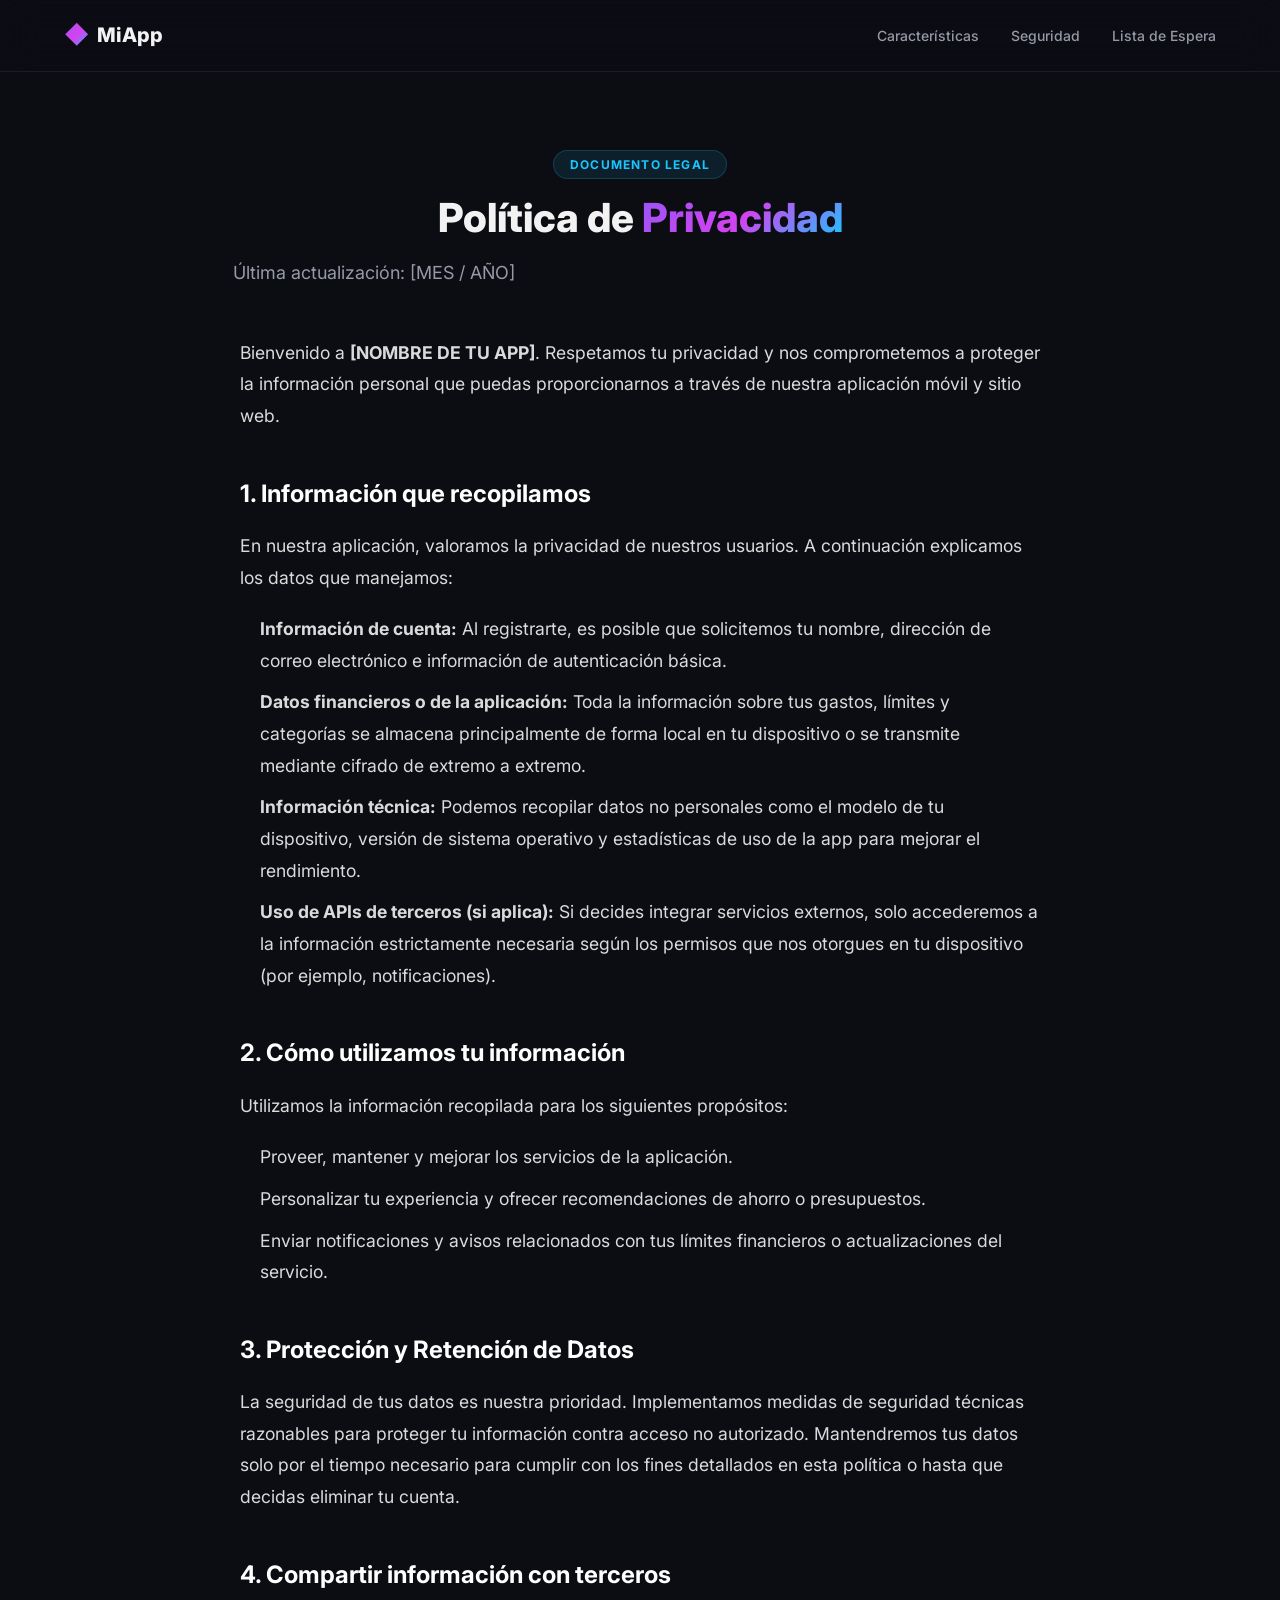
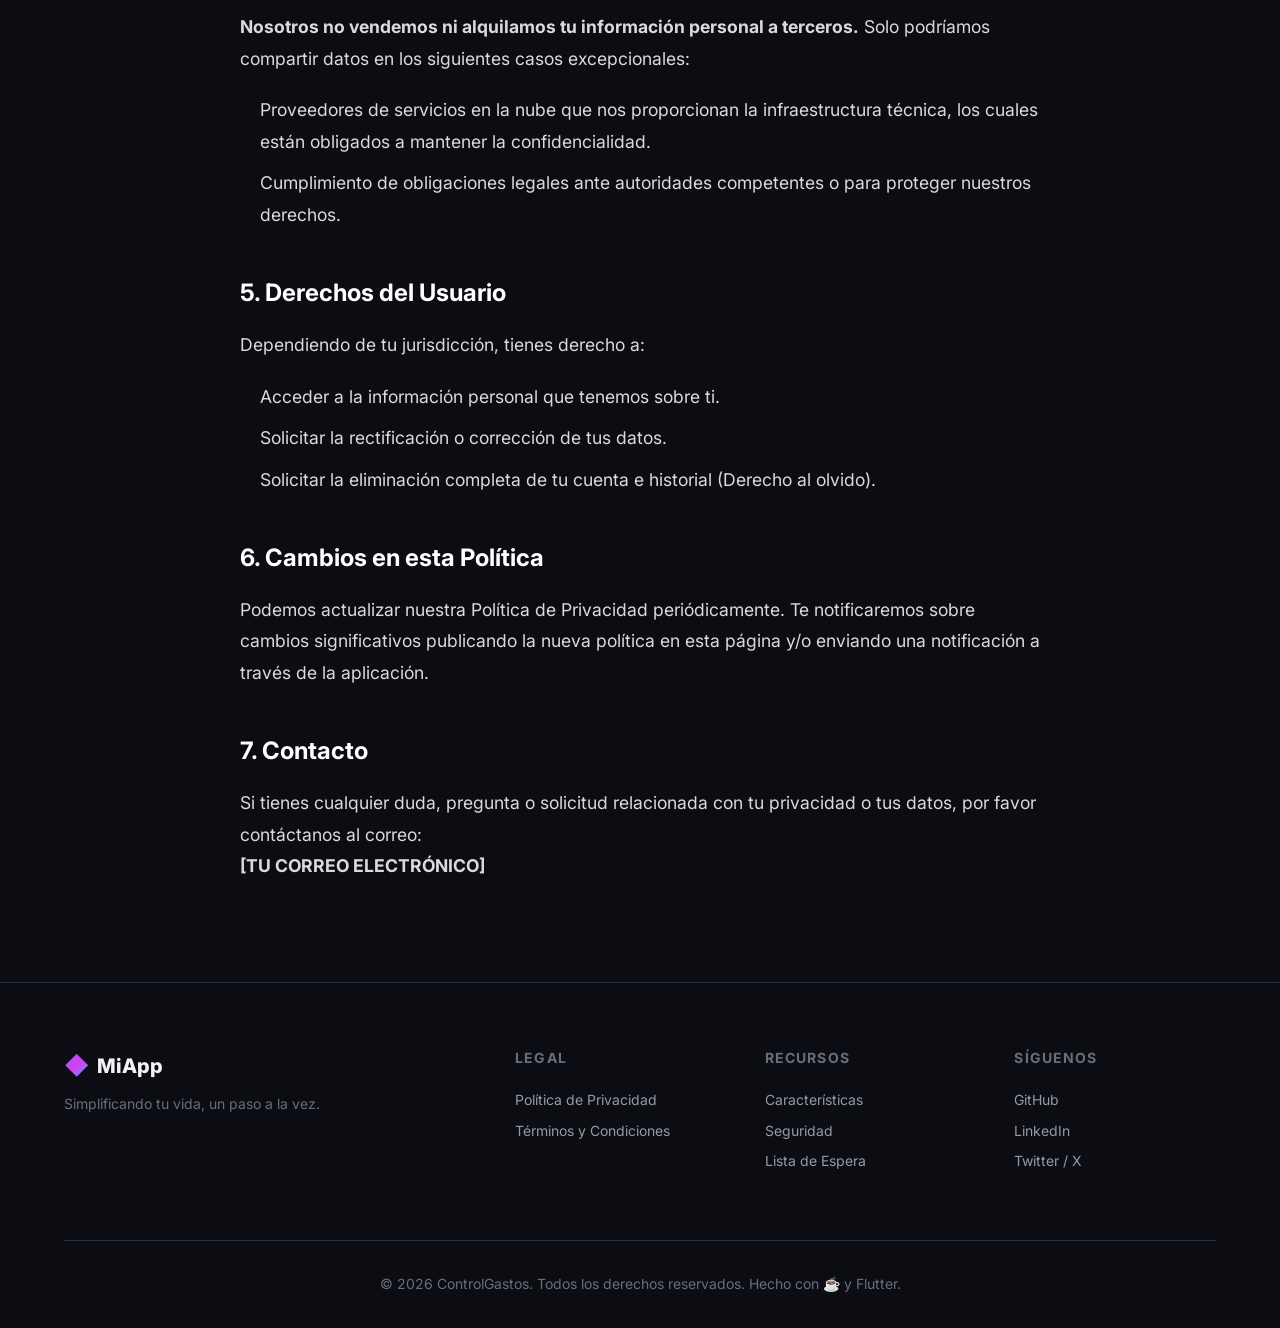
==== privacy.html @ 5dad55a8 "Initial commit" ====
<!DOCTYPE html>
<html lang="es" dir="ltr">

<head>
  <meta charset="UTF-8">
  <meta name="viewport" content="width=device-width, initial-scale=1.0">

  <title>Política de Privacidad — Mi App</title>
  <meta name="description" content="Política de privacidad de Mi App.">
  <meta name="robots" content="noindex, follow">

  <link rel="preconnect" href="https://fonts.googleapis.com">
  <link rel="preconnect" href="https://fonts.gstatic.com" crossorigin>
  <link href="https://fonts.googleapis.com/css2?family=Inter:wght@400;500;600;700;800&display=swap" rel="stylesheet">
  <link rel="stylesheet" href="styles.css">

  <link rel="icon" href="assets/img/favicon.ico" type="image/x-icon">
  
  <style>
    .legal-section {
      padding: 150px 20px 80px;
      text-align: center;
    }
    .legal-content {
      max-width: 800px;
      margin: 40px auto 0;
      text-align: left;
      color: rgba(255, 255, 255, 0.85); /* Asumiendo tema oscuro */
      font-size: 1.1rem;
      line-height: 1.8;
    }
    .legal-content h2 {
      color: white;
      margin-top: 40px;
      margin-bottom: 15px;
      font-size: 1.5rem;
    }
    .legal-content p {
      margin-bottom: 20px;
    }
    .legal-content ul {
      margin-bottom: 20px;
      padding-left: 20px;
    }
    .legal-content li {
      margin-bottom: 10px;
    }
    html { scroll-behavior: smooth; }
  </style>
</head>

<body>
  <!-- HEADER -->
  <header class="site-header" id="site-header">
    <nav class="nav-container" aria-label="Navegación principal">
      <a href="index.html" class="logo" id="logo-link" aria-label="Ir al inicio">
        <span class="logo-icon" aria-hidden="true">◆</span>
        <span class="logo-text">MiApp</span>
      </a>
      <button class="nav-toggle" id="nav-toggle" aria-label="Abrir menú de navegación" aria-expanded="false" aria-controls="nav-menu">
        <span class="hamburger-line" aria-hidden="true"></span>
        <span class="hamburger-line" aria-hidden="true"></span>
        <span class="hamburger-line" aria-hidden="true"></span>
      </button>
      <ul class="nav-menu" id="nav-menu" role="list">
        <li><a href="index.html#features" class="nav-link">Características</a></li>
        <li><a href="index.html#security" class="nav-link">Seguridad</a></li>
        <li><a href="index.html#waitlist" class="nav-link">Lista de Espera</a></li>
      </ul>
    </nav>
  </header>

  <main id="main-content">
    <section class="legal-section">
      <div class="section-container">
        <span class="section-tag" style="display:inline-block; margin-bottom: 1rem;">Documento Legal</span>
        <h1 class="section-title">Política de <span class="gradient-text">Privacidad</span></h1>
        <p class="section-subtitle">Última actualización: [MES / AÑO]</p>

        <div class="legal-content">
          <p>Bienvenido a <strong>[NOMBRE DE TU APP]</strong>. Respetamos tu privacidad y nos comprometemos a proteger la información personal que puedas proporcionarnos a través de nuestra aplicación móvil y sitio web.</p>
          
          <h2>1. Información que recopilamos</h2>
          <p>En nuestra aplicación, valoramos la privacidad de nuestros usuarios. A continuación explicamos los datos que manejamos:</p>
          <ul>
            <li><strong>Información de cuenta:</strong> Al registrarte, es posible que solicitemos tu nombre, dirección de correo electrónico e información de autenticación básica.</li>
            <li><strong>Datos financieros o de la aplicación:</strong> Toda la información sobre tus gastos, límites y categorías se almacena principalmente de forma local en tu dispositivo o se transmite mediante cifrado de extremo a extremo.</li>
            <li><strong>Información técnica:</strong> Podemos recopilar datos no personales como el modelo de tu dispositivo, versión de sistema operativo y estadísticas de uso de la app para mejorar el rendimiento.</li>
            <li><strong>Uso de APIs de terceros (si aplica):</strong> Si decides integrar servicios externos, solo accederemos a la información estrictamente necesaria según los permisos que nos otorgues en tu dispositivo (por ejemplo, notificaciones).</li>
          </ul>

          <h2>2. Cómo utilizamos tu información</h2>
          <p>Utilizamos la información recopilada para los siguientes propósitos:</p>
          <ul>
            <li>Proveer, mantener y mejorar los servicios de la aplicación.</li>
            <li>Personalizar tu experiencia y ofrecer recomendaciones de ahorro o presupuestos.</li>
            <li>Enviar notificaciones y avisos relacionados con tus límites financieros o actualizaciones del servicio.</li>
          </ul>

          <h2>3. Protección y Retención de Datos</h2>
          <p>La seguridad de tus datos es nuestra prioridad. Implementamos medidas de seguridad técnicas razonables para proteger tu información contra acceso no autorizado. Mantendremos tus datos solo por el tiempo necesario para cumplir con los fines detallados en esta política o hasta que decidas eliminar tu cuenta.</p>

          <h2>4. Compartir información con terceros</h2>
          <p><strong>Nosotros no vendemos ni alquilamos tu información personal a terceros.</strong> Solo podríamos compartir datos en los siguientes casos excepcionales:</p>
          <ul>
            <li>Proveedores de servicios en la nube que nos proporcionan la infraestructura técnica, los cuales están obligados a mantener la confidencialidad.</li>
            <li>Cumplimiento de obligaciones legales ante autoridades competentes o para proteger nuestros derechos.</li>
          </ul>

          <h2>5. Derechos del Usuario</h2>
          <p>Dependiendo de tu jurisdicción, tienes derecho a:</p>
          <ul>
            <li>Acceder a la información personal que tenemos sobre ti.</li>
            <li>Solicitar la rectificación o corrección de tus datos.</li>
            <li>Solicitar la eliminación completa de tu cuenta e historial (Derecho al olvido).</li>
          </ul>

          <h2>6. Cambios en esta Política</h2>
          <p>Podemos actualizar nuestra Política de Privacidad periódicamente. Te notificaremos sobre cambios significativos publicando la nueva política en esta página y/o enviando una notificación a través de la aplicación.</p>

          <h2>7. Contacto</h2>
          <p>Si tienes cualquier duda, pregunta o solicitud relacionada con tu privacidad o tus datos, por favor contáctanos al correo: <br>
          <strong><a href="mailto:[TU CORREO ELECTRÓNICO]">[TU CORREO ELECTRÓNICO]</a></strong></p>
        </div>
      </div>
    </section>
  </main>

  <!-- FOOTER -->
  <footer class="site-footer" id="site-footer">
    <div class="footer-container">
      <div class="footer-top">
        <div class="footer-brand">
          <a href="index.html" class="logo" aria-label="Ir al inicio">
            <span class="logo-icon" aria-hidden="true">◆</span>
            <span class="logo-text">MiApp</span>
          </a>
          <p class="footer-tagline">Simplificando tu vida, un paso a la vez.</p>
        </div>
        <nav class="footer-links" aria-label="Enlaces legales">
          <h3 class="footer-heading">Legal</h3>
          <ul role="list">
            <li><a href="privacy.html" class="footer-link">Política de Privacidad</a></li>
            <li><a href="terms.html" class="footer-link">Términos y Condiciones</a></li>
          </ul>
        </nav>
        <nav class="footer-links" aria-label="Recursos">
          <h3 class="footer-heading">Recursos</h3>
          <ul role="list">
            <li><a href="index.html#features" class="footer-link">Características</a></li>
            <li><a href="index.html#security" class="footer-link">Seguridad</a></li>
            <li><a href="index.html#waitlist" class="footer-link">Lista de Espera</a></li>
          </ul>
        </nav>
        <nav class="footer-links" aria-label="Redes sociales">
          <h3 class="footer-heading">Síguenos</h3>
          <ul role="list">
            <li><a href="#" class="footer-link" target="_blank">GitHub</a></li>
            <li><a href="#" class="footer-link" target="_blank">LinkedIn</a></li>
            <li><a href="#" class="footer-link" target="_blank">Twitter / X</a></li>
          </ul>
        </nav>
      </div>
      <div class="footer-bottom">
        <p>&copy; 2026 MiApp. Todos los derechos reservados.</p>
      </div>
    </div>
  </footer>

  <script src="app.js" defer></script>
</body>
</html>
---- styles.css ----
/* ============================================
   CSS RESET & ROOT VARIABLES
   ============================================ */

*,
*::before,
*::after {
  margin: 0;
  padding: 0;
  box-sizing: border-box;
}

:root {
  /* === Color Palette — Fintech Dark === */
  --color-bg-primary:    hsl(228, 24%, 6%);
  --color-bg-secondary:  hsl(228, 20%, 10%);
  --color-bg-card:       hsl(228, 18%, 13%);
  --color-bg-card-hover: hsl(228, 18%, 16%);
  --color-surface:       hsl(228, 16%, 18%);

  --color-text-primary:   hsl(0, 0%, 95%);
  --color-text-secondary: hsl(228, 8%, 62%);
  --color-text-muted:     hsl(228, 8%, 45%);

  --color-accent-start: hsl(265, 90%, 65%);   /* Purple */
  --color-accent-mid:   hsl(290, 85%, 60%);   /* Magenta */
  --color-accent-end:   hsl(195, 100%, 55%);  /* Cyan */

  --color-success: hsl(150, 70%, 45%);
  --color-success-bg: hsla(150, 70%, 45%, .1);
  --color-error:   hsl(0, 75%, 60%);
  --color-border:  hsl(228, 14%, 20%);
  --color-gold:    hsl(45, 100%, 55%);

  /* === Gradient === */
  --gradient-accent: linear-gradient(135deg, var(--color-accent-start), var(--color-accent-mid), var(--color-accent-end));
  --gradient-glow:   linear-gradient(135deg, hsla(265, 90%, 65%, .3), hsla(195, 100%, 55%, .3));
  --gradient-card:   linear-gradient(145deg, hsla(265, 90%, 65%, .06), hsla(195, 100%, 55%, .06));

  /* === Typography === */
  --font-family: 'Inter', -apple-system, BlinkMacSystemFont, 'Segoe UI', sans-serif;
  --font-size-xs:   0.75rem;
  --font-size-sm:   0.875rem;
  --font-size-base: 1rem;
  --font-size-lg:   1.125rem;
  --font-size-xl:   1.25rem;
  --font-size-2xl:  1.5rem;
  --font-size-3xl:  2rem;
  --font-size-4xl:  2.5rem;
  --font-size-5xl:  3.25rem;
  --font-size-hero: clamp(2rem, 5vw, 3.75rem);

  /* === Spacing === */
  --space-xs:  0.25rem;
  --space-sm:  0.5rem;
  --space-md:  1rem;
  --space-lg:  1.5rem;
  --space-xl:  2rem;
  --space-2xl: 3rem;
  --space-3xl: 4rem;
  --space-4xl: 6rem;
  --space-section: clamp(4rem, 8vw, 8rem);

  /* === Layout === */
  --max-width: 1200px;
  --header-height: 72px;

  /* === Border Radius === */
  --radius-sm:   0.375rem;
  --radius-md:   0.75rem;
  --radius-lg:   1rem;
  --radius-xl:   1.5rem;
  --radius-full: 9999px;

  /* === Shadows === */
  --shadow-sm:   0 1px 2px hsla(0,0%,0%,.3);
  --shadow-md:   0 4px 12px hsla(0,0%,0%,.4);
  --shadow-lg:   0 8px 32px hsla(0,0%,0%,.5);
  --shadow-glow: 0 0 40px hsla(265, 90%, 65%, .15), 0 0 80px hsla(195, 100%, 55%, .1);

  /* === Transitions === */
  --transition-fast:   150ms cubic-bezier(.4,0,.2,1);
  --transition-base:   250ms cubic-bezier(.4,0,.2,1);
  --transition-slow:   400ms cubic-bezier(.4,0,.2,1);
  --transition-spring: 500ms cubic-bezier(.34,1.56,.64,1);
}


/* ============================================
   BASE STYLES
   ============================================ */

html {
  scroll-behavior: smooth;
  scroll-padding-top: var(--header-height);
  -webkit-text-size-adjust: 100%;
}

body {
  font-family: var(--font-family);
  font-size: var(--font-size-base);
  line-height: 1.6;
  color: var(--color-text-primary);
  background-color: var(--color-bg-primary);
  -webkit-font-smoothing: antialiased;
  -moz-osx-font-smoothing: grayscale;
  overflow-x: hidden;
}

a {
  color: inherit;
  text-decoration: none;
  transition: color var(--transition-fast);
}

a:focus-visible,
button:focus-visible,
input:focus-visible {
  outline: 2px solid var(--color-accent-start);
  outline-offset: 2px;
  border-radius: var(--radius-sm);
}

img {
  max-width: 100%;
  height: auto;
  display: block;
}

ul { list-style: none; }

button {
  cursor: pointer;
  border: none;
  background: none;
  font-family: inherit;
  font-size: inherit;
  color: inherit;
}

details { display: block; }

/* Honeypot anti-bot */
.hp-field {
  position: absolute;
  left: -9999px;
  opacity: 0;
  height: 0;
  overflow: hidden;
  pointer-events: none;
}


/* ============================================
   UTILITY CLASSES
   ============================================ */

.gradient-text {
  background: var(--gradient-accent);
  -webkit-background-clip: text;
  background-clip: text;
  -webkit-text-fill-color: transparent;
}

.section-container {
  max-width: var(--max-width);
  margin: 0 auto;
  padding: 0 var(--space-lg);
}

.section-tag {
  display: inline-block;
  font-size: var(--font-size-xs);
  font-weight: 700;
  letter-spacing: 0.1em;
  text-transform: uppercase;
  color: var(--color-accent-end);
  background: hsla(195, 100%, 55%, .1);
  border: 1px solid hsla(195, 100%, 55%, .2);
  padding: var(--space-xs) var(--space-md);
  border-radius: var(--radius-full);
  margin-bottom: var(--space-lg);
}

.section-title {
  font-size: var(--font-size-3xl);
  font-weight: 800;
  line-height: 1.15;
  margin-bottom: var(--space-md);
}

.section-subtitle {
  font-size: var(--font-size-lg);
  color: var(--color-text-secondary);
  max-width: 620px;
  margin-bottom: var(--space-2xl);
  line-height: 1.75;
}


/* ============================================
   SCROLL REVEAL ANIMATIONS
   ============================================ */

.reveal {
  opacity: 0;
  transform: translateY(30px);
  transition: opacity 0.7s cubic-bezier(.4,0,.2,1),
              transform 0.7s cubic-bezier(.4,0,.2,1);
}

.reveal.is-visible {
  opacity: 1;
  transform: translateY(0);
}

.reveal-delay-1 { transition-delay: 0.1s; }
.reveal-delay-2 { transition-delay: 0.2s; }
.reveal-delay-3 { transition-delay: 0.3s; }
.reveal-delay-4 { transition-delay: 0.4s; }
.reveal-delay-5 { transition-delay: 0.5s; }
.reveal-delay-6 { transition-delay: 0.6s; }


/* ============================================
   HEADER & NAVIGATION
   ============================================ */

.site-header {
  position: fixed;
  top: 0;
  left: 0;
  right: 0;
  z-index: 1000;
  height: var(--header-height);
  background: hsla(228, 24%, 6%, .75);
  backdrop-filter: blur(20px) saturate(180%);
  -webkit-backdrop-filter: blur(20px) saturate(180%);
  border-bottom: 1px solid hsla(228, 14%, 20%, .5);
  transition: background var(--transition-base), box-shadow var(--transition-base);
}

.site-header.scrolled {
  background: hsla(228, 24%, 6%, .92);
  box-shadow: var(--shadow-md);
}

.nav-container {
  max-width: var(--max-width);
  margin: 0 auto;
  padding: 0 var(--space-lg);
  height: 100%;
  display: flex;
  align-items: center;
  justify-content: space-between;
}

/* Logo */
.logo {
  display: flex;
  align-items: center;
  gap: var(--space-sm);
  font-size: var(--font-size-xl);
  font-weight: 800;
  z-index: 1001;
}

.logo-icon {
  font-size: var(--font-size-2xl);
  background: var(--gradient-accent);
  -webkit-background-clip: text;
  background-clip: text;
  -webkit-text-fill-color: transparent;
}

.logo-accent {
  background: var(--gradient-accent);
  -webkit-background-clip: text;
  background-clip: text;
  -webkit-text-fill-color: transparent;
}

/* Hamburger */
.nav-toggle {
  display: flex;
  flex-direction: column;
  gap: 5px;
  z-index: 1001;
  padding: var(--space-sm);
}

.hamburger-line {
  display: block;
  width: 24px;
  height: 2px;
  background: var(--color-text-primary);
  border-radius: var(--radius-full);
  transition: transform var(--transition-base), opacity var(--transition-fast);
}

.nav-toggle.active .hamburger-line:nth-child(1) {
  transform: translateY(7px) rotate(45deg);
}
.nav-toggle.active .hamburger-line:nth-child(2) {
  opacity: 0;
}
.nav-toggle.active .hamburger-line:nth-child(3) {
  transform: translateY(-7px) rotate(-45deg);
}

/* Nav Menu (Mobile Default) */
.nav-menu {
  position: fixed;
  top: 0;
  right: 0;
  width: 100%;
  height: 100dvh;
  background: var(--color-bg-primary);
  display: flex;
  flex-direction: column;
  align-items: center;
  justify-content: center;
  gap: var(--space-xl);
  transform: translateX(100%);
  transition: transform var(--transition-slow);
  z-index: 999;
}

.nav-menu.open {
  transform: translateX(0);
}

.nav-link {
  font-size: var(--font-size-lg);
  font-weight: 500;
  color: var(--color-text-secondary);
  transition: color var(--transition-fast);
  position: relative;
}

.nav-link:hover,
.nav-link:focus,
.nav-link.active {
  color: var(--color-text-primary);
}

.nav-cta {
  background: var(--gradient-accent);
  color: white !important;
  padding: var(--space-sm) var(--space-lg);
  border-radius: var(--radius-full);
  font-weight: 600;
  transition: transform var(--transition-fast), box-shadow var(--transition-fast);
}

.nav-cta:hover {
  transform: translateY(-2px);
  box-shadow: var(--shadow-glow);
}


/* ============================================
   HERO SECTION
   ============================================ */

.hero {
  min-height: 100dvh;
  display: flex;
  align-items: center;
  padding-top: calc(var(--header-height) + var(--space-2xl));
  padding-bottom: var(--space-3xl);
  position: relative;
  overflow: hidden;
}

.hero::before {
  content: '';
  position: absolute;
  top: -30%;
  left: -10%;
  width: 60%;
  height: 80%;
  background: radial-gradient(ellipse, hsla(265, 90%, 65%, .12), transparent 60%);
  pointer-events: none;
  animation: float-ambient 8s ease-in-out infinite alternate;
}

.hero::after {
  content: '';
  position: absolute;
  bottom: -20%;
  right: -15%;
  width: 50%;
  height: 70%;
  background: radial-gradient(ellipse, hsla(195, 100%, 55%, .1), transparent 60%);
  pointer-events: none;
  animation: float-ambient 10s ease-in-out infinite alternate-reverse;
}

@keyframes float-ambient {
  0%   { transform: translate(0, 0); }
  100% { transform: translate(30px, -20px); }
}

.hero-container {
  max-width: var(--max-width);
  margin: 0 auto;
  padding: 0 var(--space-lg);
  display: grid;
  grid-template-columns: 1fr;
  gap: var(--space-3xl);
  align-items: center;
  position: relative;
  z-index: 1;
}

.hero-content {
  text-align: center;
}

.hero-badge {
  display: inline-block;
  font-size: var(--font-size-sm);
  font-weight: 600;
  background: var(--gradient-card);
  border: 1px solid var(--color-border);
  padding: var(--space-xs) var(--space-md);
  border-radius: var(--radius-full);
  margin-bottom: var(--space-lg);
  animation: badge-pulse 3s ease-in-out infinite;
}

@keyframes badge-pulse {
  0%, 100% { box-shadow: 0 0 0 0 hsla(265, 90%, 65%, .2); }
  50%       { box-shadow: 0 0 0 8px hsla(265, 90%, 65%, 0); }
}

.hero-title {
  font-size: var(--font-size-hero);
  font-weight: 800;
  line-height: 1.1;
  letter-spacing: -0.03em;
  margin-bottom: var(--space-lg);
}

.hero-subtitle {
  font-size: var(--font-size-lg);
  color: var(--color-text-secondary);
  max-width: 540px;
  margin: 0 auto var(--space-xl);
  line-height: 1.75;
}

.hero-subtitle strong {
  color: var(--color-text-primary);
}

/* Hero Buttons */
.hero-buttons {
  display: flex;
  flex-wrap: wrap;
  gap: var(--space-md);
  justify-content: center;
  margin-bottom: var(--space-xl);
}

.btn {
  display: inline-flex;
  align-items: center;
  gap: var(--space-sm);
  padding: 0.85rem 1.75rem;
  font-weight: 600;
  font-size: var(--font-size-base);
  border-radius: var(--radius-md);
  transition: transform var(--transition-fast),
              box-shadow var(--transition-fast),
              background var(--transition-fast);
  white-space: nowrap;
}

.btn-primary {
  background: var(--gradient-accent);
  color: #fff;
  box-shadow: 0 4px 20px hsla(265, 90%, 65%, .3);
}

.btn-primary:hover:not(:disabled) {
  transform: translateY(-3px);
  box-shadow: 0 8px 30px hsla(265, 90%, 65%, .45);
}

.btn-secondary {
  background: var(--color-bg-card);
  color: var(--color-text-primary);
  border: 1px solid var(--color-border);
}

.btn-secondary:hover {
  background: var(--color-bg-card-hover);
  transform: translateY(-3px);
  box-shadow: var(--shadow-md);
}

.btn-full {
  width: 100%;
  justify-content: center;
}

/* Store Buttons */
.btn-store-wrapper {
  position: relative;
  display: inline-flex;
  align-items: center;
}

.btn-store {
  gap: var(--space-sm);
}

.btn-store-text {
  display: flex;
  flex-direction: column;
  align-items: flex-start;
}

.btn-store-sub {
  font-size: 0.65rem;
  font-weight: 400;
  opacity: 0.8;
  line-height: 1;
}

.btn-store-main {
  font-size: var(--font-size-base);
  font-weight: 700;
  line-height: 1.2;
}

.btn-coming-soon {
  opacity: 0.55;
  cursor: not-allowed;
}

.coming-soon-badge {
  position: absolute;
  top: -10px;
  right: -10px;
  background: var(--color-gold);
  color: hsl(228, 24%, 6%);
  font-size: 0.6rem;
  font-weight: 800;
  text-transform: uppercase;
  letter-spacing: 0.05em;
  padding: 2px 7px;
  border-radius: var(--radius-full);
  pointer-events: none;
}

/* Hero Indicators */
.hero-indicators {
  display: flex;
  flex-wrap: wrap;
  justify-content: center;
  gap: var(--space-lg);
  margin-top: var(--space-md);
}

.indicator-item {
  display: flex;
  align-items: center;
  gap: var(--space-xs);
  font-size: var(--font-size-sm);
  color: var(--color-text-muted);
}

.indicator-dot {
  width: 8px;
  height: 8px;
  border-radius: var(--radius-full);
  flex-shrink: 0;
  animation: dot-pulse 2s ease-in-out infinite;
}

.indicator-green  { background: var(--color-success); box-shadow: 0 0 6px var(--color-success); }
.indicator-cyan   { background: var(--color-accent-end); box-shadow: 0 0 6px var(--color-accent-end); }
.indicator-purple { background: var(--color-accent-start); box-shadow: 0 0 6px var(--color-accent-start); }

@keyframes dot-pulse {
  0%, 100% { opacity: 1; }
  50%       { opacity: 0.5; }
}

/* Hero Image */
.hero-image {
  display: flex;
  justify-content: center;
  position: relative;
}

.phone-glow {
  position: absolute;
  top: 50%;
  left: 50%;
  transform: translate(-50%, -50%);
  width: 320px;
  height: 420px;
  background: var(--gradient-glow);
  filter: blur(80px);
  border-radius: 50%;
  animation: glow-pulse 4s ease-in-out infinite alternate;
}

@keyframes glow-pulse {
  0%   { opacity: 0.5; transform: translate(-50%, -50%) scale(0.95); }
  100% { opacity: 0.85; transform: translate(-50%, -50%) scale(1.1); }
}

.phone-mockup {
  position: relative;
  z-index: 1;
  max-width: 340px;
  border-radius: var(--radius-xl);
  box-shadow: 0 30px 80px hsla(0,0%,0%,.6), 0 0 0 1px hsla(255,100%,100%,.08);
  animation: float-phone 6s ease-in-out infinite;
}

@keyframes float-phone {
  0%, 100% { transform: translateY(0); }
  50%       { transform: translateY(-15px); }
}


/* ============================================
   EL PROBLEMA SECTION
   ============================================ */

.problema {
  padding: var(--space-section) 0;
  position: relative;
}

.problema::before {
  content: '';
  position: absolute;
  top: 0;
  left: 10%;
  right: 10%;
  height: 1px;
  background: var(--gradient-accent);
  opacity: 0.2;
}

.problema .section-title,
.problema .section-subtitle,
.problema .section-tag {
  text-align: center;
}

.problema .section-tag {
  display: block;
}

.problema .section-subtitle {
  margin: 0 auto var(--space-2xl);
}

.problema-grid {
  display: grid;
  grid-template-columns: 1fr;
  gap: var(--space-lg);
}

.problema-card {
  background: var(--color-bg-card);
  border: 1px solid var(--color-border);
  border-radius: var(--radius-lg);
  padding: var(--space-xl);
  text-align: center;
  transition: transform var(--transition-base), box-shadow var(--transition-base);
  position: relative;
  overflow: hidden;
}

.problema-card::after {
  content: '';
  position: absolute;
  bottom: 0;
  left: 0;
  right: 0;
  height: 3px;
  background: linear-gradient(90deg, hsla(0,75%,60%,.4), hsla(30,90%,60%,.4));
  opacity: 0;
  transition: opacity var(--transition-base);
}

.problema-card:hover {
  transform: translateY(-4px);
  box-shadow: var(--shadow-md);
}

.problema-card:hover::after {
  opacity: 1;
}

.problema-icon {
  font-size: 2.5rem;
  margin-bottom: var(--space-md);
  display: block;
}

.problema-card-title {
  font-size: var(--font-size-xl);
  font-weight: 700;
  margin-bottom: var(--space-sm);
  line-height: 1.3;
}

.problema-card-desc {
  font-size: var(--font-size-sm);
  color: var(--color-text-secondary);
  line-height: 1.75;
}


/* ============================================
   FEATURES SECTION
   ============================================ */

.features {
  padding: var(--space-section) 0;
  background: var(--color-bg-secondary);
  position: relative;
}

.features::before {
  content: '';
  position: absolute;
  top: 0;
  left: 10%;
  right: 10%;
  height: 1px;
  background: var(--gradient-accent);
  opacity: 0.3;
}

.features .section-title,
.features .section-subtitle {
  text-align: center;
}

.features .section-tag {
  display: block;
  text-align: center;
}

.features .section-subtitle {
  margin-left: auto;
  margin-right: auto;
}

.features-grid {
  display: grid;
  grid-template-columns: 1fr;
  gap: var(--space-lg);
}

.feature-card {
  background: var(--color-bg-card);
  border: 1px solid var(--color-border);
  border-radius: var(--radius-lg);
  padding: var(--space-xl);
  transition: transform var(--transition-base),
              box-shadow var(--transition-base),
              border-color var(--transition-base),
              background var(--transition-base);
  position: relative;
  overflow: hidden;
  display: flex;
  flex-direction: column;
}

.feature-card::before {
  content: '';
  position: absolute;
  top: 0;
  left: 0;
  right: 0;
  height: 3px;
  background: var(--gradient-accent);
  transform: scaleX(0);
  transform-origin: left;
  transition: transform var(--transition-slow);
}

.feature-card:hover {
  transform: translateY(-6px);
  box-shadow: var(--shadow-lg), var(--shadow-glow);
  border-color: hsla(265, 90%, 65%, .2);
  background: var(--color-bg-card-hover);
}

.feature-card:hover::before {
  transform: scaleX(1);
}

.feature-icon {
  display: inline-flex;
  align-items: center;
  justify-content: center;
  width: 56px;
  height: 56px;
  border-radius: var(--radius-md);
  background: var(--gradient-card);
  border: 1px solid hsla(265, 90%, 65%, .15);
  color: var(--color-accent-end);
  margin-bottom: var(--space-lg);
  transition: transform var(--transition-spring);
  flex-shrink: 0;
}

.feature-card:hover .feature-icon {
  transform: scale(1.1) rotate(-5deg);
}

.feature-title {
  font-size: var(--font-size-xl);
  font-weight: 700;
  margin-bottom: var(--space-sm);
}

.feature-desc {
  font-size: var(--font-size-sm);
  color: var(--color-text-secondary);
  line-height: 1.75;
  flex: 1;
}

.feature-desc strong {
  color: var(--color-text-primary);
}

.feature-desc em {
  color: var(--color-accent-end);
  font-style: normal;
}

.feature-badge {
  display: inline-block;
  margin-top: var(--space-md);
  font-size: var(--font-size-xs);
  font-weight: 700;
  padding: var(--space-xs) var(--space-sm);
  border-radius: var(--radius-full);
  width: fit-content;
}

.feature-badge-star {
  background: hsla(45, 100%, 55%, .1);
  color: var(--color-gold);
  border: 1px solid hsla(45, 100%, 55%, .25);
}

.feature-badge-green {
  background: var(--color-success-bg);
  color: var(--color-success);
  border: 1px solid hsla(150, 70%, 45%, .25);
}


/* ============================================
   CÓMO FUNCIONA SECTION
   ============================================ */

.como-funciona {
  padding: var(--space-section) 0;
}

.como-funciona .section-title,
.como-funciona .section-subtitle {
  text-align: center;
}

.como-funciona .section-tag {
  display: block;
  text-align: center;
}

.como-funciona .section-subtitle {
  margin: 0 auto var(--space-2xl);
}

.steps-grid {
  display: grid;
  grid-template-columns: 1fr;
  gap: var(--space-lg);
  position: relative;
}

.step-card {
  background: var(--color-bg-card);
  border: 1px solid var(--color-border);
  border-radius: var(--radius-lg);
  padding: var(--space-xl);
  position: relative;
  transition: transform var(--transition-base), box-shadow var(--transition-base);
  overflow: hidden;
}

.step-card:hover {
  transform: translateY(-4px);
  box-shadow: var(--shadow-md);
}

.step-number {
  font-size: 4rem;
  font-weight: 900;
  line-height: 1;
  background: var(--gradient-accent);
  -webkit-background-clip: text;
  background-clip: text;
  -webkit-text-fill-color: transparent;
  opacity: 0.15;
  position: absolute;
  top: var(--space-md);
  right: var(--space-lg);
  pointer-events: none;
  user-select: none;
}

.step-icon {
  display: inline-flex;
  align-items: center;
  justify-content: center;
  width: 52px;
  height: 52px;
  border-radius: var(--radius-md);
  background: var(--gradient-card);
  border: 1px solid hsla(265, 90%, 65%, .15);
  color: var(--color-accent-end);
  margin-bottom: var(--space-md);
  transition: transform var(--transition-spring);
}

.step-card:hover .step-icon {
  transform: scale(1.1);
}

.step-title {
  font-size: var(--font-size-xl);
  font-weight: 700;
  margin-bottom: var(--space-sm);
}

.step-desc {
  font-size: var(--font-size-sm);
  color: var(--color-text-secondary);
  line-height: 1.75;
}

.step-desc strong {
  color: var(--color-text-primary);
}


/* ============================================
   PRIVACIDAD SECTION
   ============================================ */

.privacidad {
  padding: var(--space-section) 0;
  background: var(--color-bg-secondary);
  position: relative;
}

.privacidad::before {
  content: '';
  position: absolute;
  top: 0;
  left: 10%;
  right: 10%;
  height: 1px;
  background: var(--gradient-accent);
  opacity: 0.2;
}

.privacidad-layout {
  display: grid;
  grid-template-columns: 1fr;
  gap: var(--space-3xl);
  align-items: center;
}

/* Privacy Visual */
.privacidad-visual {
  display: flex;
  flex-direction: column;
  align-items: center;
  gap: var(--space-lg);
}

.privacy-icon-wrapper {
  position: relative;
  display: flex;
  align-items: center;
  justify-content: center;
  width: 160px;
  height: 160px;
}

.privacy-main-icon {
  color: var(--color-accent-end);
  filter: drop-shadow(0 0 20px hsla(195, 100%, 55%, .4));
  animation: float-phone 5s ease-in-out infinite;
}

.privacy-glow {
  position: absolute;
  inset: 0;
  background: radial-gradient(circle, hsla(195, 100%, 55%, .15), transparent 70%);
  border-radius: 50%;
  filter: blur(20px);
}

.privacy-stat-chip {
  display: flex;
  align-items: center;
  gap: var(--space-sm);
  background: var(--color-bg-card);
  border: 1px solid var(--color-border);
  border-radius: var(--radius-full);
  padding: var(--space-sm) var(--space-lg);
  font-size: var(--font-size-sm);
  font-weight: 600;
  color: var(--color-text-secondary);
}

/* Privacy Content */
.privacidad-content .section-tag {
  display: inline-block;
}

.privacidad-list {
  display: flex;
  flex-direction: column;
  gap: var(--space-lg);
}

.privacidad-item {
  display: flex;
  align-items: flex-start;
  gap: var(--space-md);
  padding: var(--space-lg);
  background: var(--color-bg-card);
  border: 1px solid var(--color-border);
  border-radius: var(--radius-md);
  transition: border-color var(--transition-base), box-shadow var(--transition-base);
}

.privacidad-item:hover {
  border-color: hsla(150, 70%, 45%, .3);
  box-shadow: 0 0 20px hsla(150, 70%, 45%, .08);
}

.privacidad-check {
  flex-shrink: 0;
  display: inline-flex;
  align-items: center;
  justify-content: center;
  width: 32px;
  height: 32px;
  background: var(--color-success-bg);
  color: var(--color-success);
  border-radius: var(--radius-full);
  font-weight: 700;
  font-size: var(--font-size-sm);
  margin-top: 2px;
}

.privacidad-item strong {
  display: block;
  margin-bottom: var(--space-xs);
  font-size: var(--font-size-base);
  color: var(--color-text-primary);
}

.privacidad-item p {
  font-size: var(--font-size-sm);
  color: var(--color-text-secondary);
}


/* ============================================
   BETA / CTA SECTION
   ============================================ */

.beta {
  padding: var(--space-section) 0;
  position: relative;
}

.beta-card {
  max-width: 580px;
  margin: 0 auto;
  text-align: center;
  background: var(--color-bg-card);
  border: 1px solid var(--color-border);
  border-radius: var(--radius-xl);
  padding: var(--space-3xl) var(--space-xl);
  box-shadow: var(--shadow-lg);
  position: relative;
  overflow: hidden;
}

.beta-card::before {
  content: '';
  position: absolute;
  top: -60px;
  right: -60px;
  width: 200px;
  height: 200px;
  background: radial-gradient(circle, hsla(265, 90%, 65%, .12), transparent 70%);
  pointer-events: none;
}

.beta-card::after {
  content: '';
  position: absolute;
  bottom: -60px;
  left: -60px;
  width: 200px;
  height: 200px;
  background: radial-gradient(circle, hsla(195, 100%, 55%, .1), transparent 70%);
  pointer-events: none;
}

.beta-card .section-tag,
.beta-card .section-title,
.beta-card .section-subtitle {
  position: relative;
  z-index: 1;
}

.beta-card .section-subtitle {
  margin-left: auto;
  margin-right: auto;
}

/* Form */
.beta-form {
  position: relative;
  z-index: 1;
  display: flex;
  flex-direction: column;
  gap: var(--space-lg);
  text-align: left;
}

.form-group {
  display: flex;
  flex-direction: column;
  gap: var(--space-xs);
}

.form-label {
  font-size: var(--font-size-sm);
  font-weight: 600;
  color: var(--color-text-secondary);
}

.form-input {
  width: 100%;
  padding: 0.85rem 1rem;
  font-family: var(--font-family);
  font-size: var(--font-size-base);
  color: var(--color-text-primary);
  background: var(--color-bg-primary);
  border: 1px solid var(--color-border);
  border-radius: var(--radius-md);
  transition: border-color var(--transition-fast), box-shadow var(--transition-fast);
}

.form-input::placeholder {
  color: var(--color-text-muted);
}

.form-input:focus {
  border-color: var(--color-accent-start);
  box-shadow: 0 0 0 3px hsla(265, 90%, 65%, .15);
  outline: none;
}

.form-input.input-error {
  border-color: var(--color-error);
  box-shadow: 0 0 0 3px hsla(0, 75%, 60%, .15);
}

.form-input.input-success {
  border-color: var(--color-success);
}

.form-error {
  font-size: var(--font-size-xs);
  color: var(--color-error);
  min-height: 1rem;
}

.form-consent {
  flex-direction: row;
  flex-wrap: wrap;
  align-items: flex-start;
  gap: var(--space-sm);
}

.form-consent input[type="checkbox"] {
  margin-top: 3px;
  accent-color: var(--color-accent-start);
  width: 18px;
  height: 18px;
  flex-shrink: 0;
}

.consent-label {
  font-size: var(--font-size-sm);
  color: var(--color-text-secondary);
  flex: 1;
}

.consent-label a {
  color: var(--color-accent-end);
  text-decoration: underline;
  text-underline-offset: 2px;
}

.consent-label a:hover {
  color: var(--color-text-primary);
}

#consent-error {
  width: 100%;
}

/* Submit Button Loading State */
.btn-text { display: inline; }
.btn-loader {
  display: none;
  width: 20px;
  height: 20px;
  border: 2px solid hsla(0,0%,100%,.3);
  border-top-color: #fff;
  border-radius: 50%;
  animation: spin .7s linear infinite;
}

@keyframes spin {
  to { transform: rotate(360deg); }
}

.btn.is-loading .btn-text { display: none; }
.btn.is-loading .btn-loader { display: inline-block; }
.btn.is-loading { pointer-events: none; opacity: .7; }

/* Success Message */
.form-success {
  position: relative;
  z-index: 1;
  padding: var(--space-xl);
  text-align: center;
}

.success-icon {
  font-size: 3rem;
  display: block;
  margin-bottom: var(--space-md);
}

.success-title {
  font-size: var(--font-size-xl);
  font-weight: 700;
  margin-bottom: var(--space-sm);
  color: var(--color-success);
}

.success-text {
  color: var(--color-text-secondary);
  font-size: var(--font-size-sm);
}

/* Guarantees below form */
.beta-guarantees {
  display: flex;
  flex-wrap: wrap;
  justify-content: center;
  gap: var(--space-lg);
  margin-top: var(--space-lg);
  position: relative;
  z-index: 1;
}

.guarantee-item {
  font-size: var(--font-size-xs);
  color: var(--color-text-muted);
  font-weight: 500;
}


/* ============================================
   FAQ SECTION
   ============================================ */

.faq {
  padding: var(--space-section) 0;
  background: var(--color-bg-secondary);
  position: relative;
}

.faq::before {
  content: '';
  position: absolute;
  top: 0;
  left: 10%;
  right: 10%;
  height: 1px;
  background: var(--gradient-accent);
  opacity: 0.2;
}

.faq .section-title,
.faq .section-tag {
  text-align: center;
}

.faq .section-tag {
  display: block;
}

.faq-list {
  max-width: 760px;
  margin: 0 auto;
  display: flex;
  flex-direction: column;
  gap: var(--space-md);
}

.faq-item {
  background: var(--color-bg-card);
  border: 1px solid var(--color-border);
  border-radius: var(--radius-lg);
  overflow: hidden;
  transition: border-color var(--transition-base);
}

.faq-item[open] {
  border-color: hsla(265, 90%, 65%, .3);
}

.faq-question {
  display: flex;
  align-items: center;
  justify-content: space-between;
  padding: var(--space-lg) var(--space-xl);
  font-size: var(--font-size-base);
  font-weight: 600;
  cursor: pointer;
  list-style: none;
  transition: color var(--transition-fast);
  gap: var(--space-md);
}

.faq-question::-webkit-details-marker {
  display: none;
}

.faq-question::after {
  content: '+';
  font-size: var(--font-size-xl);
  font-weight: 300;
  color: var(--color-accent-end);
  flex-shrink: 0;
  transition: transform var(--transition-base);
}

details[open] .faq-question::after {
  transform: rotate(45deg);
}

.faq-question:hover {
  color: var(--color-accent-end);
}

.faq-answer {
  padding: 0 var(--space-xl) var(--space-lg);
}

.faq-answer p {
  font-size: var(--font-size-sm);
  color: var(--color-text-secondary);
  line-height: 1.8;
}

.faq-answer p strong {
  color: var(--color-text-primary);
}


/* ============================================
   FOOTER
   ============================================ */

.site-footer {
  padding: var(--space-3xl) 0 var(--space-xl);
  border-top: 1px solid var(--color-border);
}

.footer-container {
  max-width: var(--max-width);
  margin: 0 auto;
  padding: 0 var(--space-lg);
}

.footer-top {
  display: grid;
  grid-template-columns: 1fr;
  gap: var(--space-2xl);
  margin-bottom: var(--space-3xl);
}

.footer-tagline {
  color: var(--color-text-muted);
  font-size: var(--font-size-sm);
  margin-top: var(--space-sm);
  line-height: 1.6;
}

.footer-heading {
  font-size: var(--font-size-sm);
  font-weight: 700;
  text-transform: uppercase;
  letter-spacing: 0.08em;
  color: var(--color-text-muted);
  margin-bottom: var(--space-md);
}

.footer-link {
  display: block;
  padding: var(--space-xs) 0;
  font-size: var(--font-size-sm);
  color: var(--color-text-secondary);
  transition: color var(--transition-fast), transform var(--transition-fast);
}

.footer-link:hover {
  color: var(--color-text-primary);
  transform: translateX(4px);
}

.footer-tech-tag {
  display: inline-block;
  font-size: var(--font-size-xs);
  color: var(--color-accent-end);
  background: hsla(195, 100%, 55%, .08);
  border: 1px solid hsla(195, 100%, 55%, .15);
  border-radius: var(--radius-full);
  padding: 2px var(--space-sm);
  margin: var(--space-xs) 0;
}

.footer-bottom {
  border-top: 1px solid var(--color-border);
  padding-top: var(--space-xl);
  text-align: center;
  font-size: var(--font-size-sm);
  color: var(--color-text-muted);
}


/* ============================================
   RESPONSIVE BREAKPOINTS
   ============================================ */

/* ---- Tablet (640px+) ---- */
@media (min-width: 640px) {
  .features-grid {
    grid-template-columns: repeat(2, 1fr);
  }

  .problema-grid {
    grid-template-columns: repeat(3, 1fr);
  }

  .steps-grid {
    grid-template-columns: repeat(3, 1fr);
  }

  .footer-top {
    grid-template-columns: 2fr 1fr 1fr 1fr;
  }
}

/* ---- Desktop (900px+) ---- */
@media (min-width: 900px) {
  /* Nav: show desktop links, hide hamburger */
  .nav-toggle {
    display: none;
  }

  .nav-menu {
    position: static;
    width: auto;
    height: auto;
    background: transparent;
    flex-direction: row;
    transform: none;
    gap: var(--space-xl);
  }

  .nav-link {
    font-size: var(--font-size-sm);
  }

  .nav-link::after {
    content: '';
    position: absolute;
    bottom: -4px;
    left: 0;
    width: 0;
    height: 2px;
    background: var(--gradient-accent);
    transition: width var(--transition-base);
    border-radius: var(--radius-full);
  }

  .nav-link:hover::after,
  .nav-link.active::after {
    width: 100%;
  }

  .nav-cta::after { display: none; }

  /* Hero: side-by-side */
  .hero-container {
    grid-template-columns: 1fr 1fr;
    text-align: left;
  }

  .hero-content {
    text-align: left;
  }

  .hero-subtitle {
    margin-left: 0;
  }

  .hero-buttons {
    justify-content: flex-start;
  }

  .hero-indicators {
    justify-content: flex-start;
  }

  /* Features: 3 columns */
  .features-grid {
    grid-template-columns: repeat(3, 1fr);
  }

  /* Steps: 3 columns inline */
  .steps-grid {
    grid-template-columns: repeat(3, 1fr);
    gap: var(--space-xl);
  }

  /* Privacy: side-by-side */
  .privacidad-layout {
    grid-template-columns: 1fr 1.3fr;
  }

  /* Beta card wider padding */
  .beta-card {
    padding: var(--space-4xl) var(--space-3xl);
  }
}

/* ---- Large Desktop (1200px+) ---- */
@media (min-width: 1200px) {
  .section-title {
    font-size: var(--font-size-4xl);
  }

  .phone-mockup {
    max-width: 400px;
  }
}
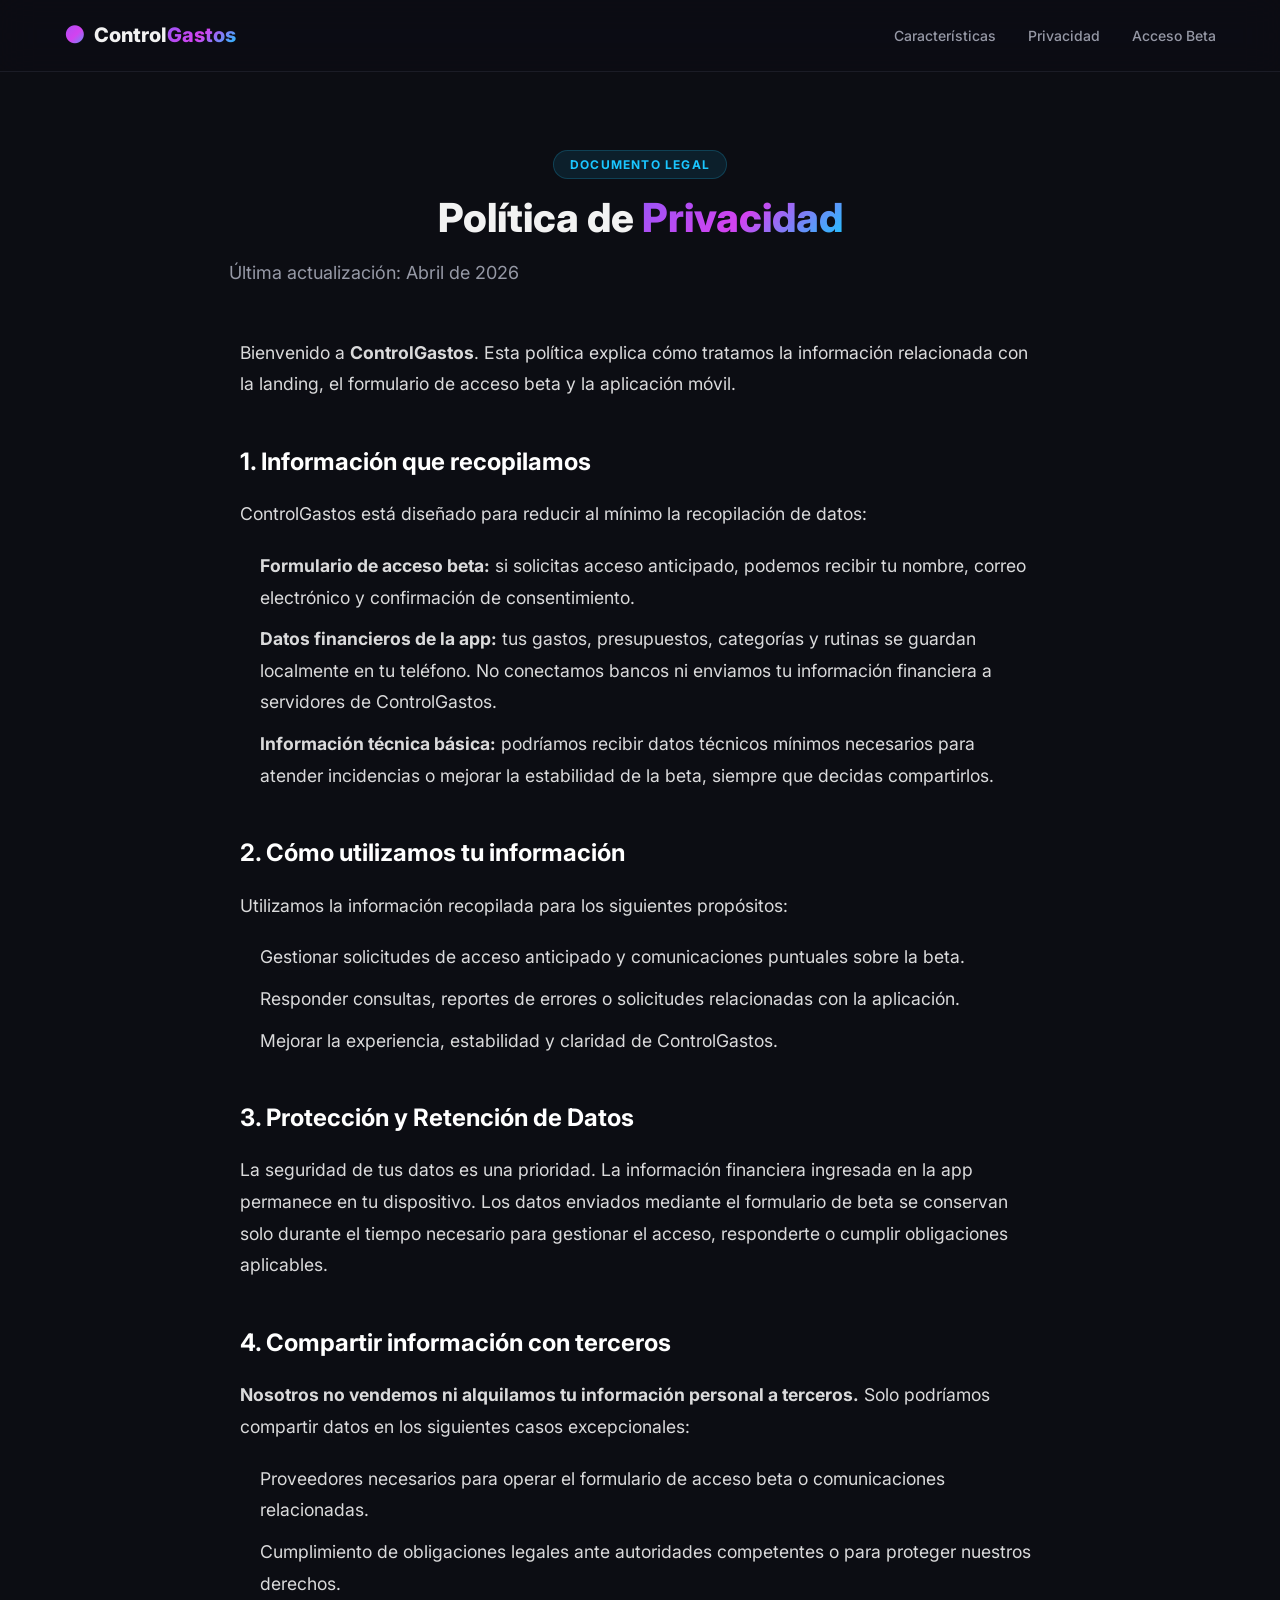
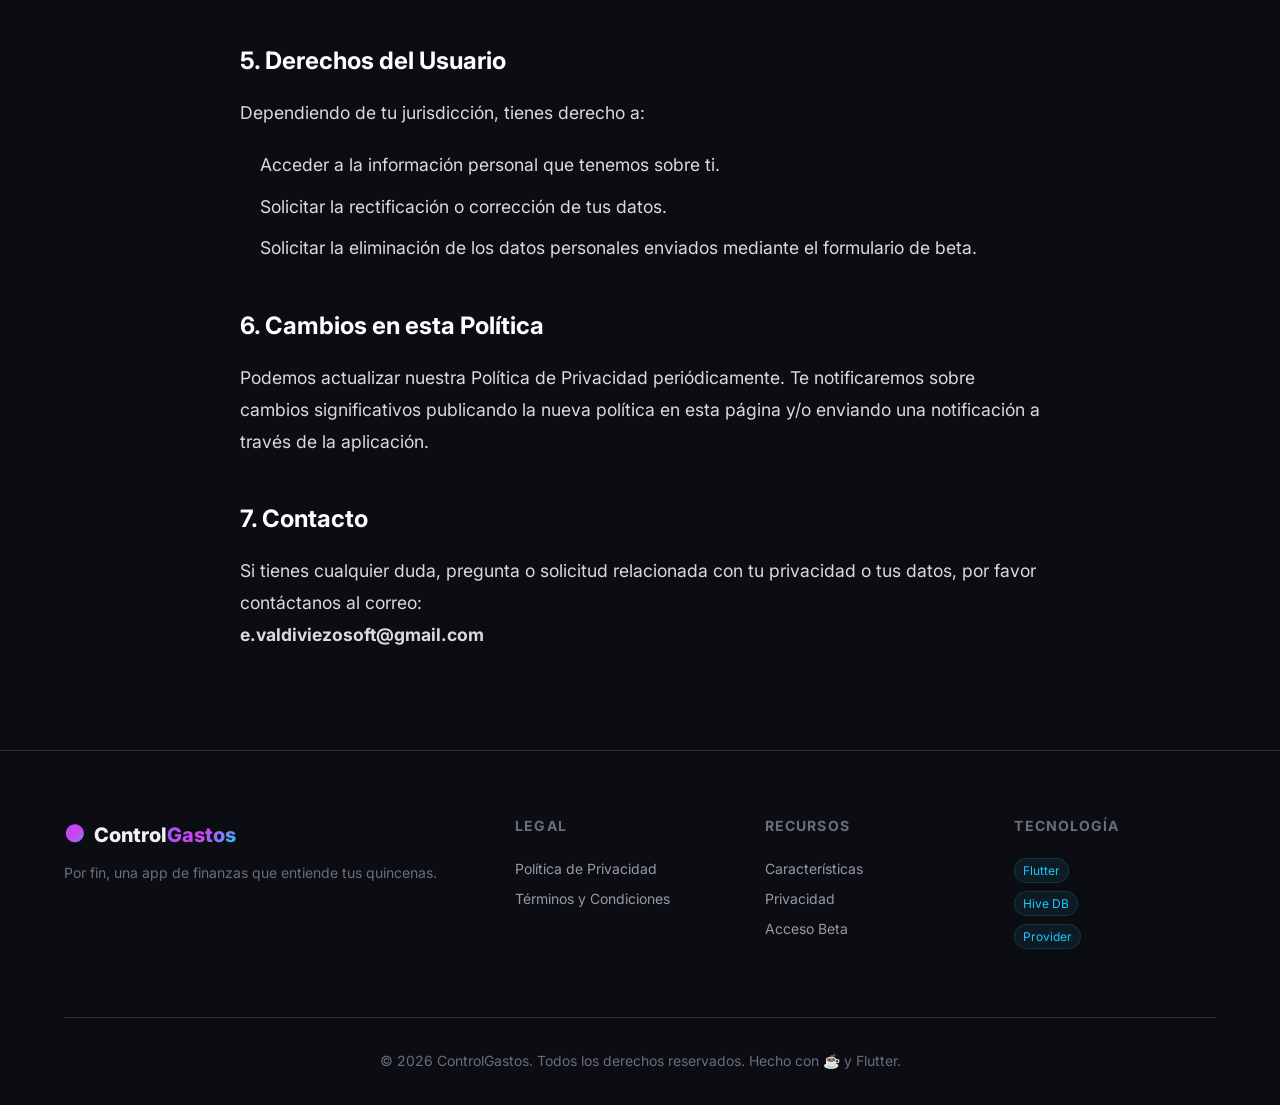
==== commit f1185aca: "Optimizacion" ====
--- a/privacy.html
+++ b/privacy.html
@@ -5,16 +5,41 @@
   <meta charset="UTF-8">
   <meta name="viewport" content="width=device-width, initial-scale=1.0">
 
-  <title>Política de Privacidad — Mi App</title>
-  <meta name="description" content="Política de privacidad de Mi App.">
-  <meta name="robots" content="noindex, follow">
+  <title>Política de Privacidad | ControlGastos</title>
+  <meta name="description"
+    content="Consulta cómo ControlGastos protege tus datos: app Android offline, información financiera guardada en tu teléfono y formulario de beta con datos mínimos.">
+  <meta name="author" content="ControlGastos">
+  <meta name="robots" content="index, follow">
+  <meta name="theme-color" content="#07111f">
+  <link rel="canonical" href="https://evaldiviezosoft-ctrl.github.io/Landing_Page_for_App/privacy.html">
+
+  <meta property="og:type" content="article">
+  <meta property="og:locale" content="es_PE">
+  <meta property="og:site_name" content="ControlGastos">
+  <meta property="og:url" content="https://evaldiviezosoft-ctrl.github.io/Landing_Page_for_App/privacy.html">
+  <meta property="og:title" content="Política de Privacidad | ControlGastos">
+  <meta property="og:description"
+    content="ControlGastos funciona offline y guarda tus datos financieros en tu teléfono. Revisa cómo tratamos los datos del formulario de acceso beta.">
+  <meta property="og:image" content="https://evaldiviezosoft-ctrl.github.io/Landing_Page_for_App/assets/img/og-cover.png">
+  <meta property="og:image:width" content="1200">
+  <meta property="og:image:height" content="630">
+  <meta property="og:image:alt" content="ControlGastos, app Android gratis para proyectar tu saldo real hasta la próxima quincena">
+
+  <meta name="twitter:card" content="summary_large_image">
+  <meta name="twitter:title" content="Política de Privacidad | ControlGastos">
+  <meta name="twitter:description"
+    content="ControlGastos funciona offline y guarda tus datos financieros en tu teléfono.">
+  <meta name="twitter:image" content="https://evaldiviezosoft-ctrl.github.io/Landing_Page_for_App/assets/img/og-cover.png">
+  <meta name="twitter:image:alt" content="ControlGastos, app Android gratis para proyectar tu saldo real hasta la próxima quincena">
 
   <link rel="preconnect" href="https://fonts.googleapis.com">
   <link rel="preconnect" href="https://fonts.gstatic.com" crossorigin>
   <link href="https://fonts.googleapis.com/css2?family=Inter:wght@400;500;600;700;800&display=swap" rel="stylesheet">
   <link rel="stylesheet" href="styles.css">
 
-  <link rel="icon" href="assets/img/favicon.ico" type="image/x-icon">
+  <link rel="icon" href="assets/img/favicon.svg" type="image/svg+xml">
+  <link rel="apple-touch-icon" href="assets/img/icon-192.png">
+  <link rel="manifest" href="site.webmanifest">
   
   <style>
     .legal-section {
@@ -54,8 +79,8 @@
   <header class="site-header" id="site-header">
     <nav class="nav-container" aria-label="Navegación principal">
       <a href="index.html" class="logo" id="logo-link" aria-label="Ir al inicio">
-        <span class="logo-icon" aria-hidden="true">◆</span>
-        <span class="logo-text">MiApp</span>
+        <span class="logo-icon" aria-hidden="true">●</span>
+        <span class="logo-text">Control<span class="logo-accent">Gastos</span></span>
       </a>
       <button class="nav-toggle" id="nav-toggle" aria-label="Abrir menú de navegación" aria-expanded="false" aria-controls="nav-menu">
         <span class="hamburger-line" aria-hidden="true"></span>
@@ -64,8 +89,8 @@
       </button>
       <ul class="nav-menu" id="nav-menu" role="list">
         <li><a href="index.html#features" class="nav-link">Características</a></li>
-        <li><a href="index.html#security" class="nav-link">Seguridad</a></li>
-        <li><a href="index.html#waitlist" class="nav-link">Lista de Espera</a></li>
+        <li><a href="index.html#privacidad" class="nav-link">Privacidad</a></li>
+        <li><a href="index.html#beta" class="nav-link">Acceso Beta</a></li>
       </ul>
     </nav>
   </header>
@@ -75,35 +100,34 @@
       <div class="section-container">
         <span class="section-tag" style="display:inline-block; margin-bottom: 1rem;">Documento Legal</span>
         <h1 class="section-title">Política de <span class="gradient-text">Privacidad</span></h1>
-        <p class="section-subtitle">Última actualización: [MES / AÑO]</p>
+        <p class="section-subtitle">Última actualización: Abril de 2026</p>
 
         <div class="legal-content">
-          <p>Bienvenido a <strong>[NOMBRE DE TU APP]</strong>. Respetamos tu privacidad y nos comprometemos a proteger la información personal que puedas proporcionarnos a través de nuestra aplicación móvil y sitio web.</p>
+          <p>Bienvenido a <strong>ControlGastos</strong>. Esta política explica cómo tratamos la información relacionada con la landing, el formulario de acceso beta y la aplicación móvil.</p>
           
           <h2>1. Información que recopilamos</h2>
-          <p>En nuestra aplicación, valoramos la privacidad de nuestros usuarios. A continuación explicamos los datos que manejamos:</p>
+          <p>ControlGastos está diseñado para reducir al mínimo la recopilación de datos:</p>
           <ul>
-            <li><strong>Información de cuenta:</strong> Al registrarte, es posible que solicitemos tu nombre, dirección de correo electrónico e información de autenticación básica.</li>
-            <li><strong>Datos financieros o de la aplicación:</strong> Toda la información sobre tus gastos, límites y categorías se almacena principalmente de forma local en tu dispositivo o se transmite mediante cifrado de extremo a extremo.</li>
-            <li><strong>Información técnica:</strong> Podemos recopilar datos no personales como el modelo de tu dispositivo, versión de sistema operativo y estadísticas de uso de la app para mejorar el rendimiento.</li>
-            <li><strong>Uso de APIs de terceros (si aplica):</strong> Si decides integrar servicios externos, solo accederemos a la información estrictamente necesaria según los permisos que nos otorgues en tu dispositivo (por ejemplo, notificaciones).</li>
+            <li><strong>Formulario de acceso beta:</strong> si solicitas acceso anticipado, podemos recibir tu nombre, correo electrónico y confirmación de consentimiento.</li>
+            <li><strong>Datos financieros de la app:</strong> tus gastos, presupuestos, categorías y rutinas se guardan localmente en tu teléfono. No conectamos bancos ni enviamos tu información financiera a servidores de ControlGastos.</li>
+            <li><strong>Información técnica básica:</strong> podríamos recibir datos técnicos mínimos necesarios para atender incidencias o mejorar la estabilidad de la beta, siempre que decidas compartirlos.</li>
           </ul>
 
           <h2>2. Cómo utilizamos tu información</h2>
           <p>Utilizamos la información recopilada para los siguientes propósitos:</p>
           <ul>
-            <li>Proveer, mantener y mejorar los servicios de la aplicación.</li>
-            <li>Personalizar tu experiencia y ofrecer recomendaciones de ahorro o presupuestos.</li>
-            <li>Enviar notificaciones y avisos relacionados con tus límites financieros o actualizaciones del servicio.</li>
+            <li>Gestionar solicitudes de acceso anticipado y comunicaciones puntuales sobre la beta.</li>
+            <li>Responder consultas, reportes de errores o solicitudes relacionadas con la aplicación.</li>
+            <li>Mejorar la experiencia, estabilidad y claridad de ControlGastos.</li>
           </ul>
 
           <h2>3. Protección y Retención de Datos</h2>
-          <p>La seguridad de tus datos es nuestra prioridad. Implementamos medidas de seguridad técnicas razonables para proteger tu información contra acceso no autorizado. Mantendremos tus datos solo por el tiempo necesario para cumplir con los fines detallados en esta política o hasta que decidas eliminar tu cuenta.</p>
+          <p>La seguridad de tus datos es una prioridad. La información financiera ingresada en la app permanece en tu dispositivo. Los datos enviados mediante el formulario de beta se conservan solo durante el tiempo necesario para gestionar el acceso, responderte o cumplir obligaciones aplicables.</p>
 
           <h2>4. Compartir información con terceros</h2>
           <p><strong>Nosotros no vendemos ni alquilamos tu información personal a terceros.</strong> Solo podríamos compartir datos en los siguientes casos excepcionales:</p>
           <ul>
-            <li>Proveedores de servicios en la nube que nos proporcionan la infraestructura técnica, los cuales están obligados a mantener la confidencialidad.</li>
+            <li>Proveedores necesarios para operar el formulario de acceso beta o comunicaciones relacionadas.</li>
             <li>Cumplimiento de obligaciones legales ante autoridades competentes o para proteger nuestros derechos.</li>
           </ul>
 
@@ -112,7 +136,7 @@
           <ul>
             <li>Acceder a la información personal que tenemos sobre ti.</li>
             <li>Solicitar la rectificación o corrección de tus datos.</li>
-            <li>Solicitar la eliminación completa de tu cuenta e historial (Derecho al olvido).</li>
+            <li>Solicitar la eliminación de los datos personales enviados mediante el formulario de beta.</li>
           </ul>
 
           <h2>6. Cambios en esta Política</h2>
@@ -120,7 +144,7 @@
 
           <h2>7. Contacto</h2>
           <p>Si tienes cualquier duda, pregunta o solicitud relacionada con tu privacidad o tus datos, por favor contáctanos al correo: <br>
-          <strong><a href="mailto:[TU CORREO ELECTRÓNICO]">[TU CORREO ELECTRÓNICO]</a></strong></p>
+          <strong><a href="mailto:e.valdiviezosoft@gmail.com">e.valdiviezosoft@gmail.com</a></strong></p>
         </div>
       </div>
     </section>
@@ -132,10 +156,10 @@
       <div class="footer-top">
         <div class="footer-brand">
           <a href="index.html" class="logo" aria-label="Ir al inicio">
-            <span class="logo-icon" aria-hidden="true">◆</span>
-            <span class="logo-text">MiApp</span>
+            <span class="logo-icon" aria-hidden="true">●</span>
+            <span class="logo-text">Control<span class="logo-accent">Gastos</span></span>
           </a>
-          <p class="footer-tagline">Simplificando tu vida, un paso a la vez.</p>
+          <p class="footer-tagline">Por fin, una app de finanzas que entiende tus quincenas.</p>
         </div>
         <nav class="footer-links" aria-label="Enlaces legales">
           <h3 class="footer-heading">Legal</h3>
@@ -148,21 +172,21 @@
           <h3 class="footer-heading">Recursos</h3>
           <ul role="list">
             <li><a href="index.html#features" class="footer-link">Características</a></li>
-            <li><a href="index.html#security" class="footer-link">Seguridad</a></li>
-            <li><a href="index.html#waitlist" class="footer-link">Lista de Espera</a></li>
+            <li><a href="index.html#privacidad" class="footer-link">Privacidad</a></li>
+            <li><a href="index.html#beta" class="footer-link">Acceso Beta</a></li>
           </ul>
         </nav>
-        <nav class="footer-links" aria-label="Redes sociales">
-          <h3 class="footer-heading">Síguenos</h3>
+        <nav class="footer-links" aria-label="Tecnología del proyecto">
+          <h3 class="footer-heading">Tecnología</h3>
           <ul role="list">
-            <li><a href="#" class="footer-link" target="_blank">GitHub</a></li>
-            <li><a href="#" class="footer-link" target="_blank">LinkedIn</a></li>
-            <li><a href="#" class="footer-link" target="_blank">Twitter / X</a></li>
+            <li><span class="footer-tech-tag">Flutter</span></li>
+            <li><span class="footer-tech-tag">Hive DB</span></li>
+            <li><span class="footer-tech-tag">Provider</span></li>
           </ul>
         </nav>
       </div>
       <div class="footer-bottom">
-        <p>&copy; 2026 MiApp. Todos los derechos reservados.</p>
+        <p>&copy; 2026 ControlGastos. Todos los derechos reservados.</p>
       </div>
     </div>
   </footer>
